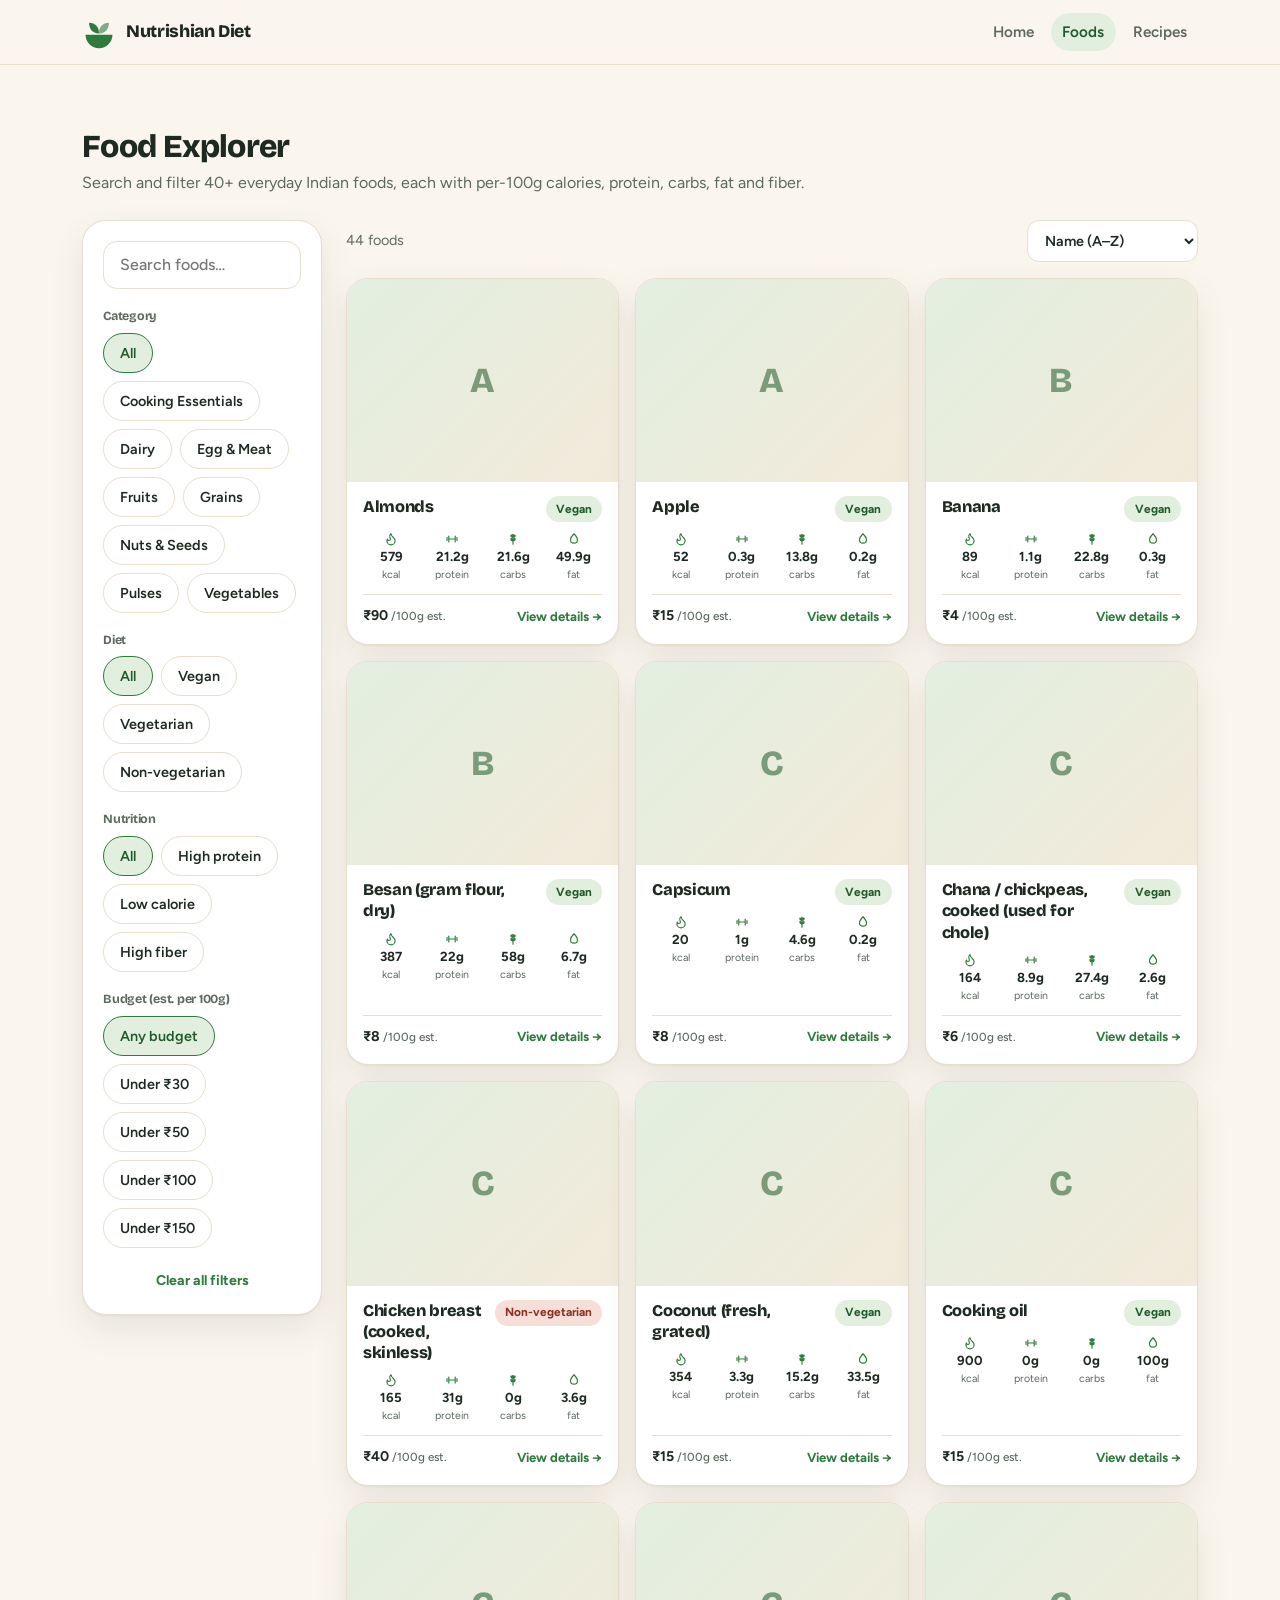
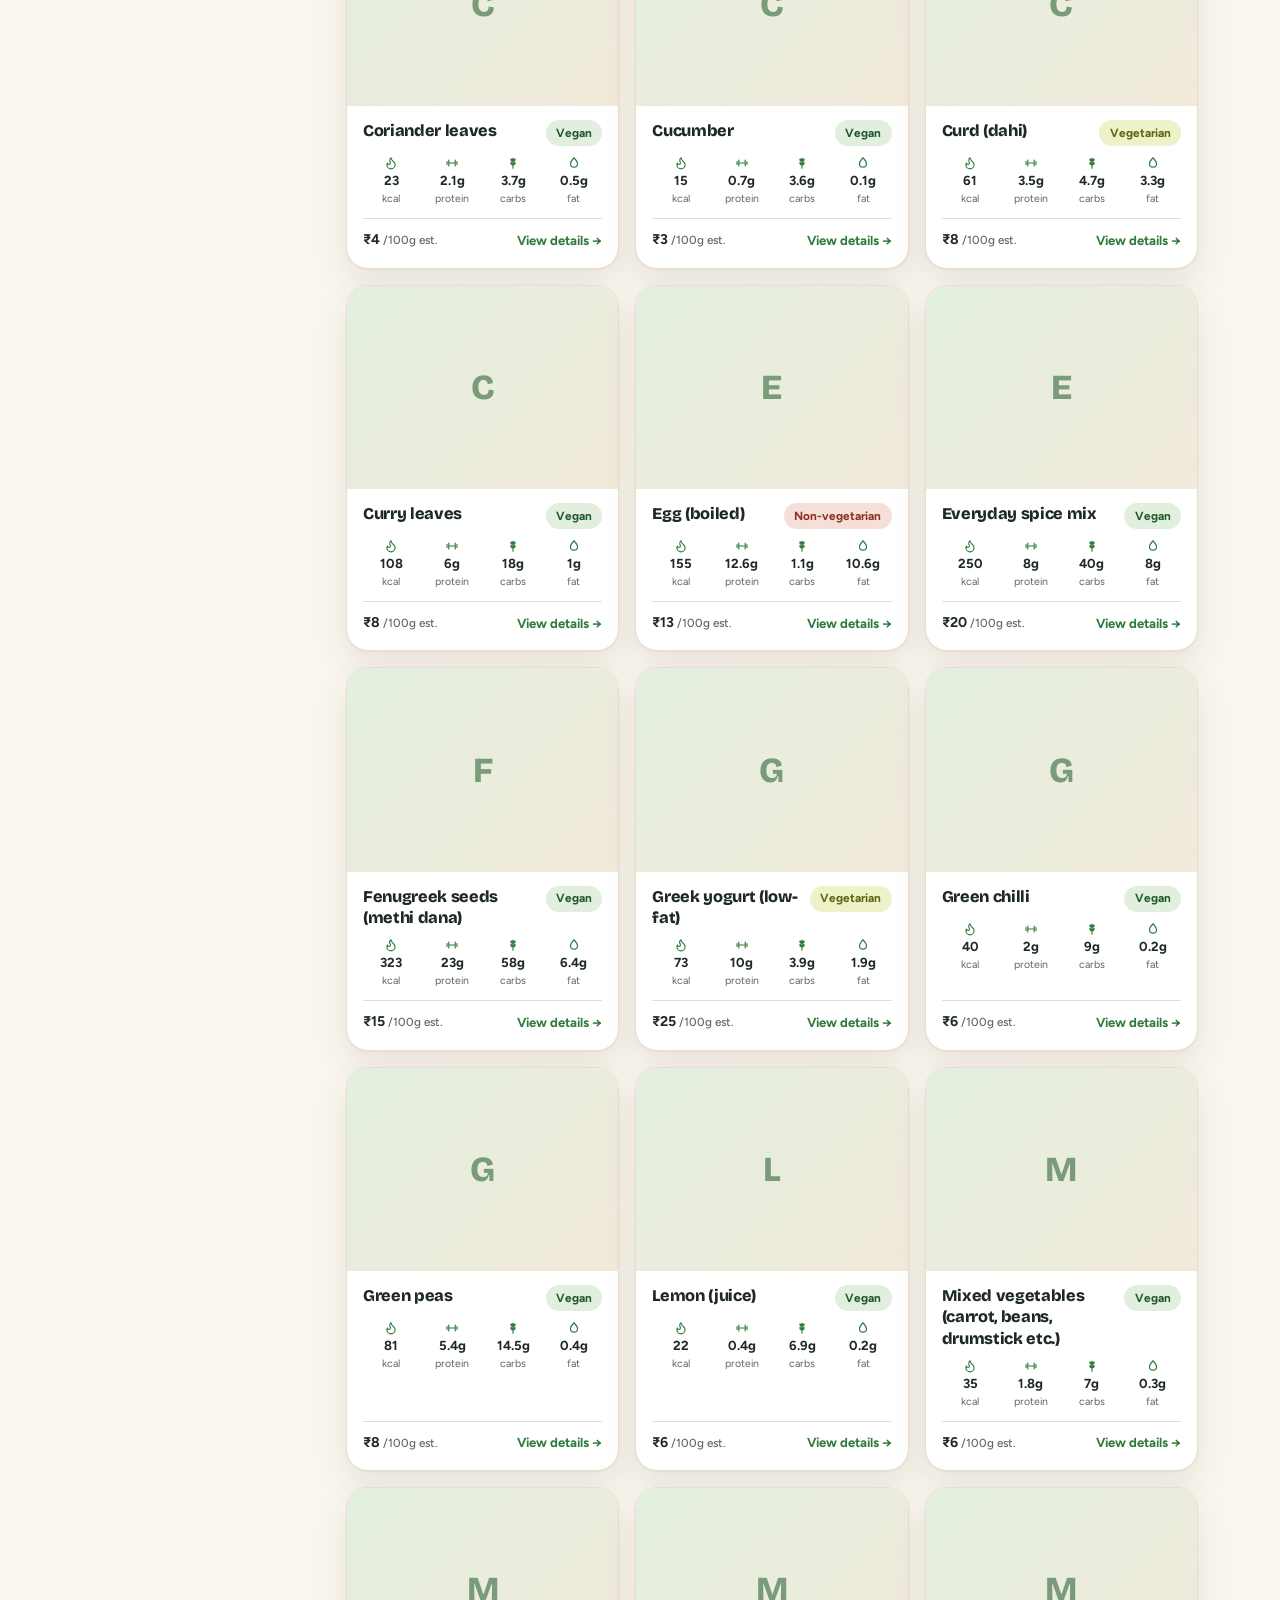
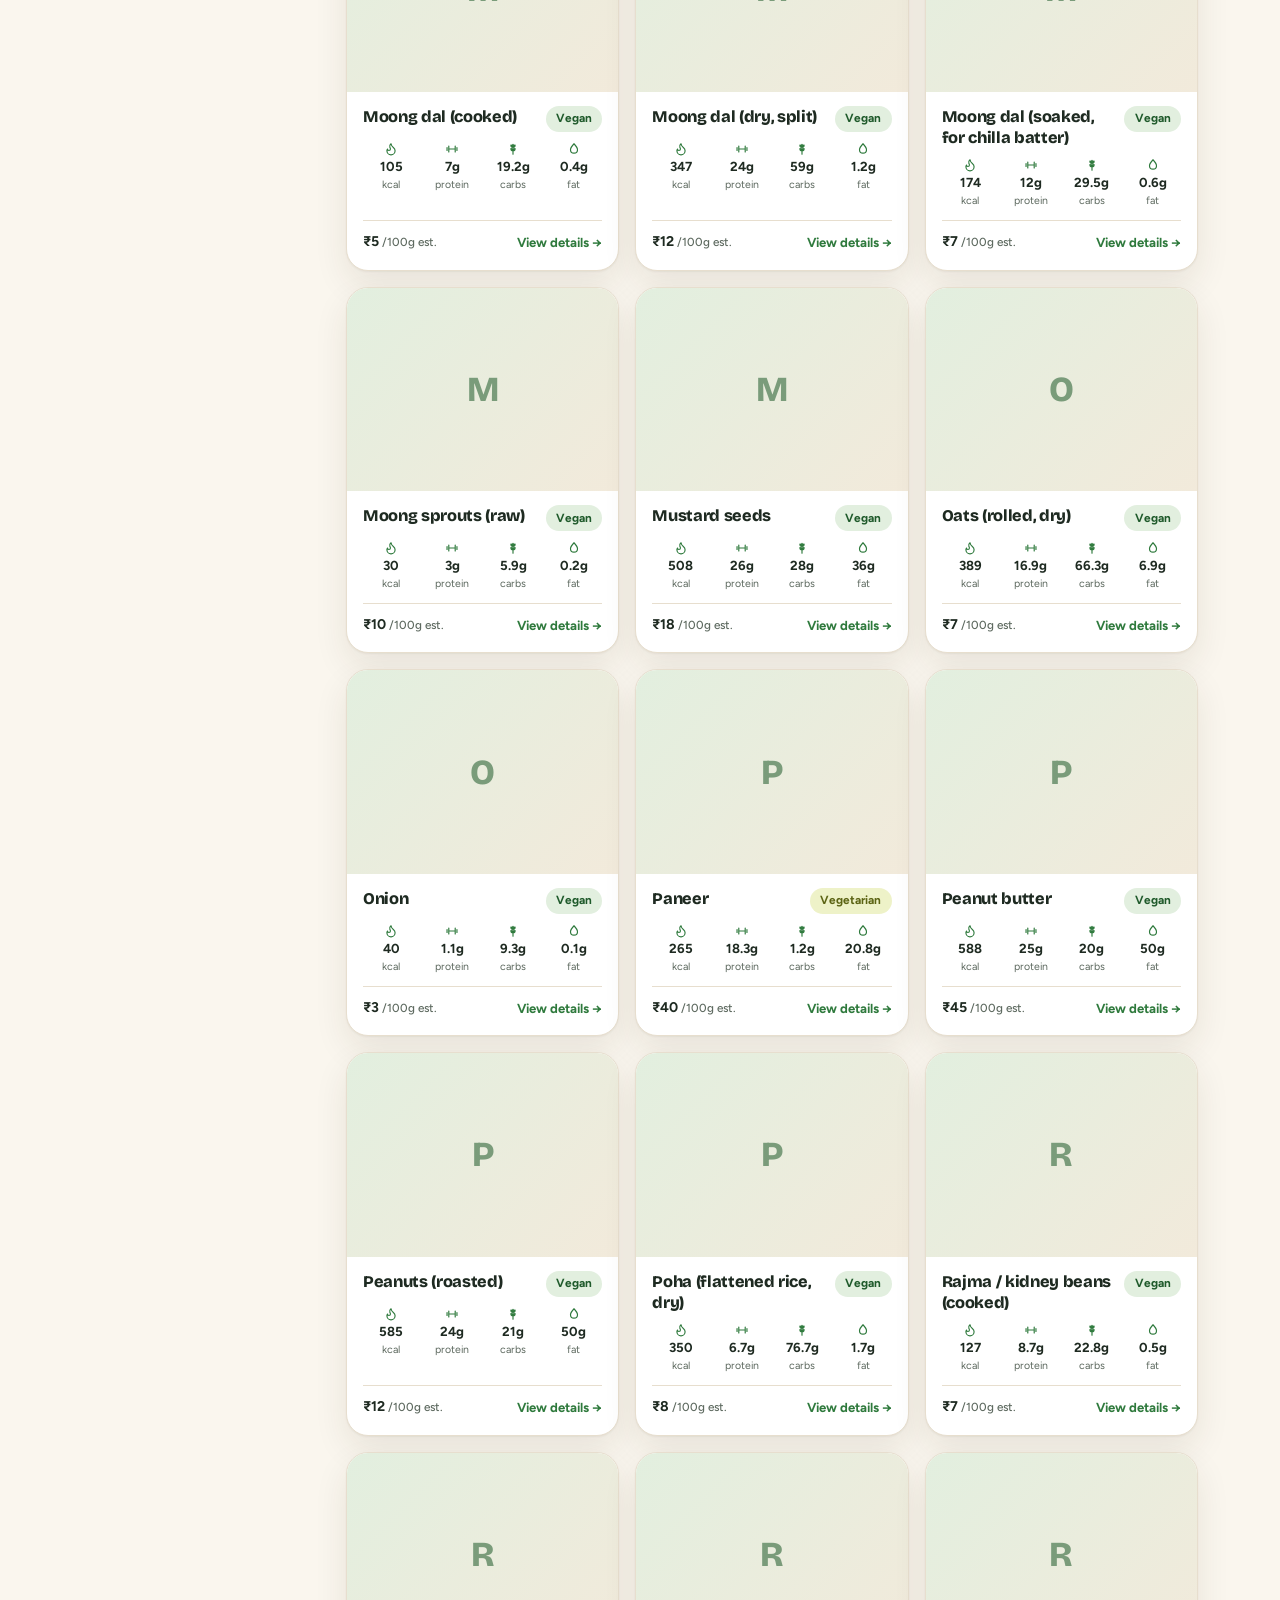
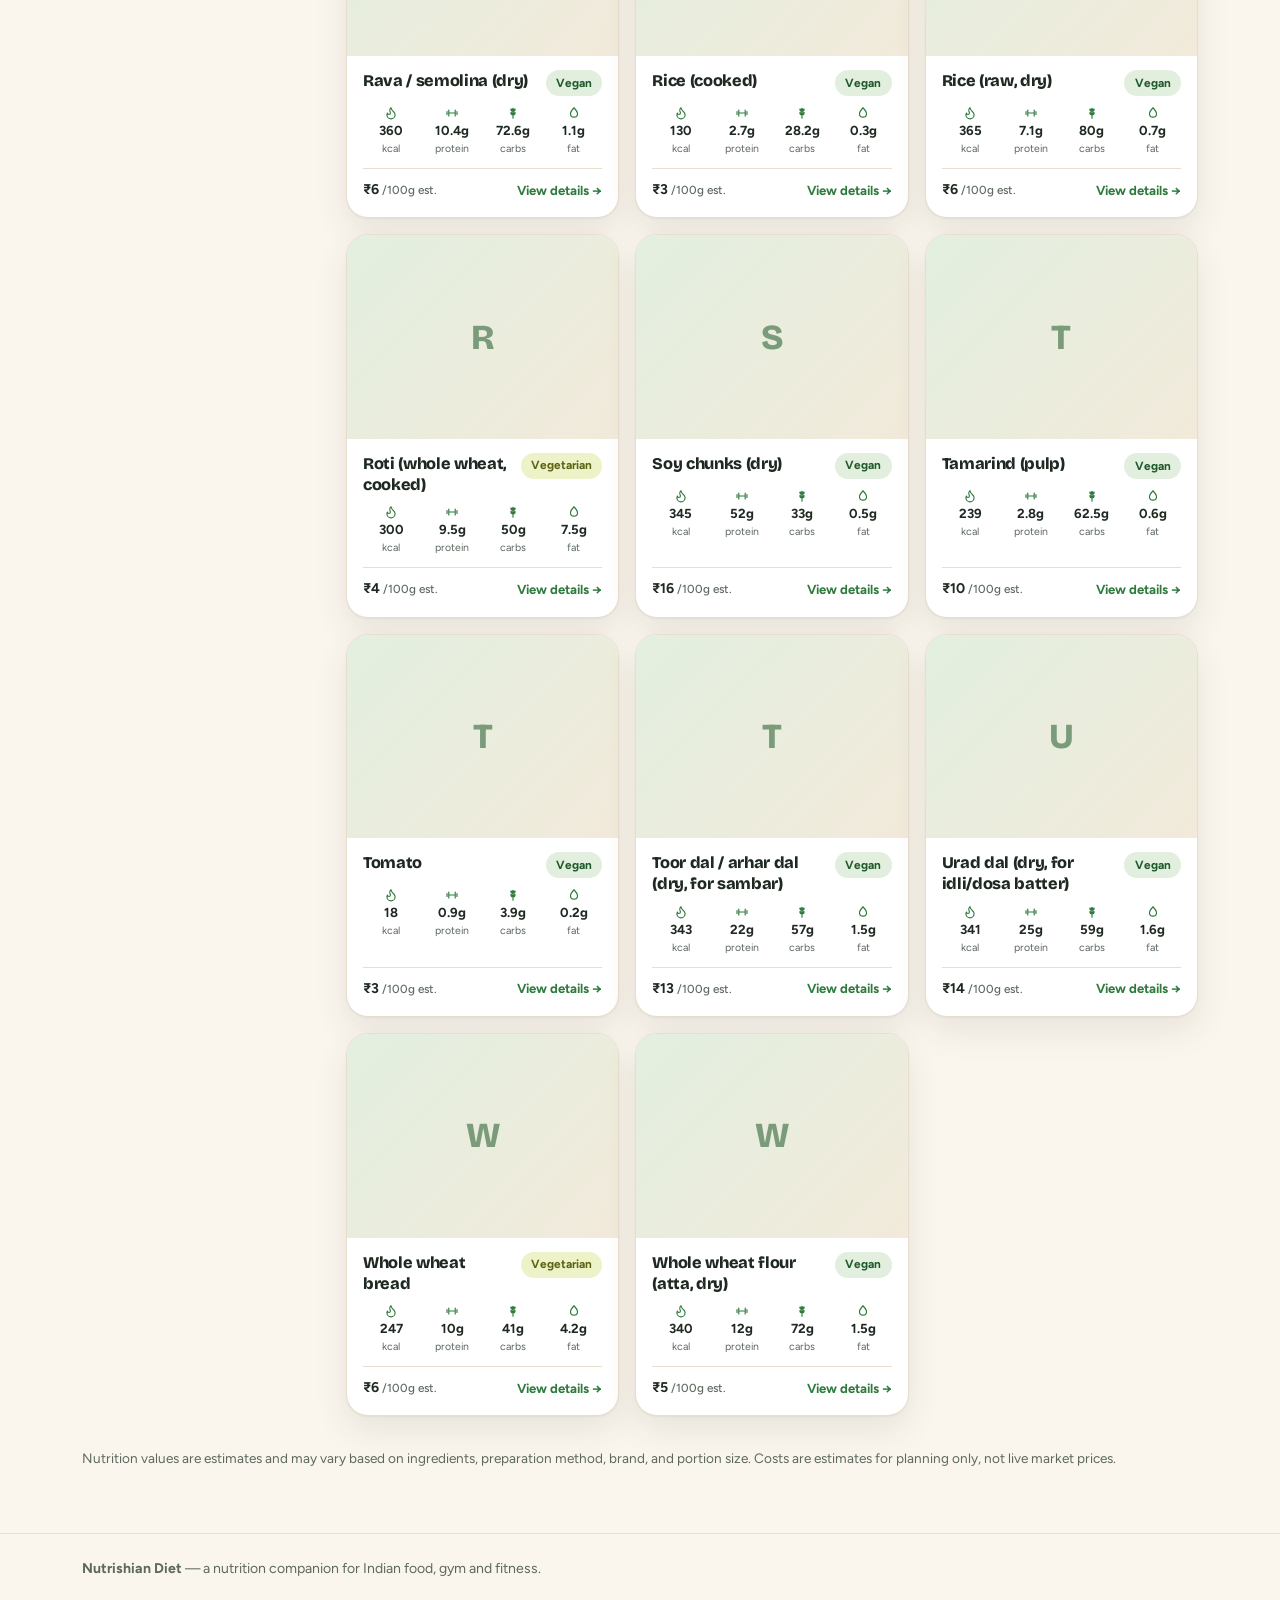
==== foods.html @ 1ffe843e "first commit" ====
<!DOCTYPE html>
<html lang="en">
<head>
<meta charset="utf-8">
<meta name="viewport" content="width=device-width, initial-scale=1, viewport-fit=cover">
<meta name="color-scheme" content="light dark">
<title>Food Explorer | Nutrishian Diet</title>
<meta name="description" content="Search and filter Indian foods by category, diet type, protein, calories and budget — with per-100g nutrition for every item.">
<link rel="preconnect" href="https://fonts.googleapis.com">
<link rel="preconnect" href="https://fonts.gstatic.com" crossorigin>
<link rel="stylesheet" href="https://fonts.googleapis.com/css2?family=Bricolage+Grotesque:opsz,wght@12..96,600..800&family=Figtree:wght@400..700&display=swap">
<link rel="stylesheet" href="css/style.css">
</head>
<body>

<header class="site-header">
  <div class="container nav">
    <a class="brand" href="index.html">
      <svg viewBox="0 0 48 48" width="34" height="34" aria-hidden="true">
        <path d="M5 28h38a19 19 0 0 1-38 0z" fill="var(--accent)"/>
        <path d="M24 26C14 26 10 19 10 11c9 0 14 6 14 15z" fill="var(--accent)"/>
        <path d="M24 26c0-9 5-15 14-15 0 8-4 15-14 15z" fill="var(--accent)" opacity=".6"/>
      </svg>
      <b>Nutrishian Diet</b>
    </a>
    <nav class="links" aria-label="Main">
      <a href="index.html" data-nav-link="index.html">Home</a>
      <a href="foods.html" data-nav-link="foods.html">Foods</a>
      <a href="recipes.html" data-nav-link="recipes.html">Recipes</a>
    </nav>
  </div>
</header>

<main class="section container">
  <div class="sec-head">
    <div>
      <h1>Food Explorer</h1>
      <p>Search and filter 40+ everyday Indian foods, each with per-100g calories, protein, carbs, fat and fiber.</p>
    </div>
  </div>

  <div class="explorer">
    <aside class="filters" aria-label="Filters">
      <div class="search-row">
        <label class="visually-hidden" for="foodSearch">Search foods</label>
        <input type="search" id="foodSearch" placeholder="Search foods…" autocomplete="off">
      </div>
      <div>
        <h3 id="categoryLabel">Category</h3>
        <div class="chip-group" id="categoryChips" role="group" aria-labelledby="categoryLabel"></div>
      </div>
      <div>
        <h3 id="dietLabel">Diet</h3>
        <div class="chip-group" id="dietChips" role="group" aria-labelledby="dietLabel"></div>
      </div>
      <div>
        <h3 id="nutriLabel">Nutrition</h3>
        <div class="chip-group" id="nutriChips" role="group" aria-labelledby="nutriLabel"></div>
      </div>
      <div>
        <h3 id="budgetLabel">Budget (est. per 100g)</h3>
        <div class="chip-group" id="budgetChips" role="group" aria-labelledby="budgetLabel"></div>
      </div>
      <button type="button" class="clear-btn" id="clearFilters">Clear all filters</button>
    </aside>

    <div>
      <div class="results-bar">
        <span class="result-count" id="resultCount" aria-live="polite"></span>
        <label>
          <span class="visually-hidden">Sort by</span>
          <select id="sortSelect">
            <option value="name">Name (A–Z)</option>
            <option value="protein">Highest protein</option>
            <option value="calories">Lowest calories</option>
            <option value="cost">Lowest cost</option>
          </select>
        </label>
      </div>

      <ul class="food-grid" id="foodGrid" aria-label="Foods"></ul>

      <div class="empty-state" id="emptyState" hidden>
        <h3>No foods found</h3>
        <p>Try a different search term, or clear your filters.</p>
        <button type="button" class="btn btn-ghost btn-sm" id="emptyClearFilters">Clear all filters</button>
      </div>
    </div>
  </div>

  <p class="disclaimer" style="margin-top:32px">Nutrition values are estimates and may vary based on ingredients, preparation method, brand, and portion size. Costs are estimates for planning only, not live market prices.</p>
</main>

<footer class="foot">
  <div class="container">
    <span><b>Nutrishian Diet</b> — a nutrition companion for Indian food, gym and fitness.</span>
  </div>
</footer>

<style>.visually-hidden{position:absolute;width:1px;height:1px;padding:0;margin:-1px;overflow:hidden;clip:rect(0,0,0,0);white-space:nowrap;border:0}</style>

<script src="js/data/foods.js"></script>
<script src="js/data/recipes.js"></script>
<script src="js/utils/formatters.js"></script>
<script src="js/utils/nutrition.js"></script>
<script src="js/utils/foodValidation.js"></script>
<script src="js/components/foodCard.js"></script>
<script src="js/pages/foods.js"></script>
<script src="js/app.js"></script>
</body>
</html>
---- css/style.css ----
/*
  css/style.css
  Nutrishian Diet — shared styles for every page.

  Tokens reuse the palette already established for this brand (warm cream,
  fresh green accent, Bricolage Grotesque + Figtree) so the real app matches
  the approved hero design rather than starting a new look from scratch.
*/

:root {
  --bg: #faf6ee;
  --surface: #ffffff;
  --surface-2: #f2eadb;
  --ink: #1e2a21;
  --muted: #5d695f;
  --line: #e7dece;
  --accent: #2f7a3d;
  --accent-hover: #25652f;
  --accent-ink: #ffffff;
  --accent-soft: #e2efdf;
  --on-soft: #1f5a2b;
  --warn: #b3261e;
  --track: #e9e1d1;
  --shadow: 0 1px 2px rgba(60, 45, 20, .06), 0 14px 34px rgba(60, 45, 20, .09);
  color-scheme: light;
  box-sizing: border-box;
  padding-top: env(safe-area-inset-top, 0px);
  padding-bottom: env(safe-area-inset-bottom, 0px);
}
@media (prefers-color-scheme: dark) {
  :root:not([data-theme="light"]) {
    --bg: #131a15; --surface: #1b241d; --surface-2: #222d24; --ink: #f1ece2; --muted: #a7b2a9;
    --line: #2c382f; --accent: #62b774; --accent-hover: #7cc98c; --accent-ink: #0e1a11;
    --accent-soft: #213826; --on-soft: #a6e2b2; --warn: #ff8a80; --track: #2d3a30;
    --shadow: 0 1px 2px rgba(0,0,0,.3), 0 14px 34px rgba(0,0,0,.38); color-scheme: dark;
  }
}
:root[data-theme="dark"] {
  --bg: #131a15; --surface: #1b241d; --surface-2: #222d24; --ink: #f1ece2; --muted: #a7b2a9;
  --line: #2c382f; --accent: #62b774; --accent-hover: #7cc98c; --accent-ink: #0e1a11;
  --accent-soft: #213826; --on-soft: #a6e2b2; --warn: #ff8a80; --track: #2d3a30;
  --shadow: 0 1px 2px rgba(0,0,0,.3), 0 14px 34px rgba(0,0,0,.38); color-scheme: dark;
}

*, *::before, *::after { box-sizing: border-box; }
html { background: var(--bg); scroll-behavior: smooth; -webkit-text-size-adjust: 100%; }
body {
  margin: 0; background: var(--bg); color: var(--ink);
  font: 400 1rem/1.6 "Figtree", system-ui, -apple-system, "Segoe UI", Roboto, Helvetica, Arial, sans-serif;
  -webkit-font-smoothing: antialiased;
}
img, svg { max-width: 100%; }
a { color: inherit; }
p { margin: 0; }
h1, h2, h3, h4 {
  font-family: "Bricolage Grotesque", "Figtree", system-ui, sans-serif;
  margin: 0; letter-spacing: -.02em; line-height: 1.1; font-weight: 800;
}
:focus-visible { outline: 3px solid var(--accent); outline-offset: 3px; border-radius: 8px; }
.container { width: 100%; max-width: 1180px; margin-inline: auto; padding-inline: 20px; }
@media (min-width: 760px) { .container { padding-inline: 32px; } }
.section { padding-block: clamp(32px, 6vw, 64px); }
.i { flex: none; display: block; }
[hidden] { display: none !important; }

/* buttons */
.btn {
  display: inline-flex; align-items: center; justify-content: center; gap: .5rem;
  min-height: 46px; padding: .8rem 1.5rem; border-radius: 999px; border: 2px solid transparent;
  font: 700 1rem/1.2 "Figtree", system-ui, sans-serif; text-decoration: none; cursor: pointer;
  transition: background-color .15s, color .15s, border-color .15s;
}
.btn-primary { background: var(--accent); color: var(--accent-ink); }
.btn-primary:hover { background: var(--accent-hover); }
.btn-ghost { border-color: var(--accent); color: var(--accent); background: transparent; }
.btn-ghost:hover { background: var(--accent-soft); }
.btn-sm { min-height: 40px; padding: .55rem 1.1rem; font-size: .92rem; }
.text-link { font-weight: 700; color: var(--accent); text-decoration: underline; text-underline-offset: 4px; }
.text-link:hover { color: var(--accent-hover); }

/* header */
.site-header { position: sticky; top: env(safe-area-inset-top, 0px); z-index: 20; background: var(--bg); border-bottom: 1px solid var(--line); }
@supports (background: color-mix(in srgb, red 50%, blue)) {
  .site-header { background: color-mix(in srgb, var(--bg) 90%, transparent); -webkit-backdrop-filter: blur(10px); backdrop-filter: blur(10px); }
}
.nav { display: flex; align-items: center; justify-content: space-between; gap: 16px; height: 64px; flex-wrap: wrap; }
.brand { display: flex; align-items: center; gap: 10px; text-decoration: none; }
.brand b { font-family: "Bricolage Grotesque", "Figtree", sans-serif; font-size: 1.1rem; font-weight: 800; letter-spacing: -.02em; }
.links { display: flex; gap: 6px; flex-wrap: wrap; }
.links a { text-decoration: none; color: var(--muted); font-weight: 600; padding: .4rem .7rem; border-radius: 999px; font-size: .95rem; }
.links a:hover { color: var(--ink); }
.links a[aria-current] { color: var(--on-soft); background: var(--accent-soft); }

/* hero (index) */
.hero { padding-block: clamp(28px, 6vw, 56px); }
.hero h1 { font-size: clamp(2.1rem, 6vw, 3.4rem); text-wrap: balance; }
.hero .lead { margin-top: 16px; max-width: 42rem; color: var(--muted); font-size: 1.08rem; }
.hero .cta-row { display: flex; flex-wrap: wrap; gap: 12px; margin-top: 26px; }
.disclaimer { color: var(--muted); font-size: .85rem; line-height: 1.5; }

/* section heads */
.sec-head { display: flex; flex-wrap: wrap; align-items: flex-end; justify-content: space-between; gap: 14px; margin-bottom: 24px; }
.sec-head h2 { font-size: clamp(1.5rem, 3.6vw, 2.1rem); }
.sec-head p { color: var(--muted); margin-top: 6px; }

/* pills (diet type) */
.pill { display: inline-flex; align-items: center; padding: .22rem .65rem; border-radius: 999px; font-size: .74rem; font-weight: 700; white-space: nowrap; }
.pill-vegan { background: var(--accent-soft); color: var(--on-soft); }
.pill-vegetarian { background: #eef2c8; color: #5c6414; }
.pill-non-vegetarian { background: #f6ded9; color: #8a3221; }
@media (prefers-color-scheme: dark) {
  :root:not([data-theme="light"]) .pill-vegetarian { background: #3a3d14; color: #dde6a0; }
  :root:not([data-theme="light"]) .pill-non-vegetarian { background: #4a251d; color: #f0b8a8; }
}
:root[data-theme="dark"] .pill-vegetarian { background: #3a3d14; color: #dde6a0; }
:root[data-theme="dark"] .pill-non-vegetarian { background: #4a251d; color: #f0b8a8; }

/* chips (filters) */
.chip-group { display: flex; flex-wrap: wrap; gap: 8px; }
.chip {
  min-height: 40px; padding: .45rem 1rem; border-radius: 999px; border: 1.5px solid var(--line);
  background: var(--surface); color: var(--ink); font: 600 .9rem "Figtree", sans-serif; cursor: pointer;
}
.chip:hover { border-color: var(--accent); }
.chip[aria-pressed="true"] { background: var(--accent-soft); border-color: var(--accent); color: var(--on-soft); }

/* filters layout */
.explorer { display: grid; gap: 24px; }
@media (min-width: 900px) { .explorer { grid-template-columns: 240px 1fr; align-items: start; } }
.filters { display: grid; gap: 20px; background: var(--surface); border: 1px solid var(--line); border-radius: 24px; padding: 20px; box-shadow: var(--shadow); }
.filters h3 { font-size: .78rem; text-transform: none; color: var(--muted); font-weight: 700; margin-bottom: 10px; }
.search-row { position: relative; }
.search-row input { width: 100%; min-height: 48px; padding: .7rem 1rem; border-radius: 14px; border: 1.5px solid var(--line); background: var(--surface); color: var(--ink); font: 500 1rem "Figtree", sans-serif; }
.search-row input:focus-visible { outline: 3px solid var(--accent); outline-offset: 1px; }
.results-bar { display: flex; align-items: center; justify-content: space-between; gap: 12px; flex-wrap: wrap; margin-bottom: 16px; }
.results-bar select { min-height: 42px; padding: .4rem 2rem .4rem .8rem; border-radius: 12px; border: 1.5px solid var(--line); background: var(--surface); color: var(--ink); font: 600 .9rem "Figtree", sans-serif; }
.result-count { color: var(--muted); font-size: .9rem; }
.clear-btn { background: none; border: none; color: var(--accent); font: 700 .88rem "Figtree", sans-serif; cursor: pointer; padding: .3rem; }
.clear-btn:hover { text-decoration: underline; }

/* food grid + cards */
.food-grid { display: grid; gap: 16px; grid-template-columns: repeat(auto-fill, minmax(220px, 1fr)); margin: 0; padding: 0; }
.food-card { list-style: none; }
.fc-link { display: flex; flex-direction: column; height: 100%; text-decoration: none; color: inherit; background: var(--surface); border: 1px solid var(--line); border-radius: 22px; overflow: hidden; box-shadow: var(--shadow); transition: transform .15s, border-color .15s; }
.fc-link:hover { border-color: var(--accent); transform: translateY(-2px); }
.thumb.ph { aspect-ratio: 4/3; display: grid; place-items: center; background: linear-gradient(135deg, var(--accent-soft), var(--surface-2)); }
.thumb.ph span { font: 800 2.2rem/1 "Bricolage Grotesque", sans-serif; color: var(--on-soft); opacity: .55; }
img.thumb { aspect-ratio: 4/3; width: 100%; height: 100%; object-fit: cover; display: block; }
.rc-meta { color: var(--muted); font-size: .8rem; margin-top: -4px; }
.rc-tags { color: var(--muted); font-size: .78rem; }
.fc-body { padding: 14px 16px 16px; display: flex; flex-direction: column; gap: 10px; flex: 1; }
.fc-top { display: flex; align-items: flex-start; justify-content: space-between; gap: 8px; }
.fc-top h3 { font-size: 1.02rem; line-height: 1.3; }
.fc-stats { list-style: none; margin: 0; padding: 0; display: grid; grid-template-columns: repeat(4, 1fr); gap: 4px; }
.teaser-grid { margin: 0; padding: 0; }
.fc-stats li { display: flex; flex-direction: column; align-items: center; gap: 3px; text-align: center; color: var(--muted); }
.fc-stats .i { color: var(--accent); }
.fc-stats b { color: var(--ink); font: 700 .82rem "Figtree", sans-serif; }
.fc-stats span { font-size: .66rem; }
.fc-foot { margin-top: auto; display: flex; align-items: center; justify-content: space-between; gap: 8px; padding-top: 10px; border-top: 1px solid var(--line); }
.fc-cost { font-weight: 700; font-size: .88rem; }
.fc-cost small { font-weight: 500; color: var(--muted); }
.fc-view { font-size: .82rem; font-weight: 700; color: var(--accent); }

/* empty state */
.empty-state { text-align: center; padding: 48px 20px; color: var(--muted); background: var(--surface); border: 1px dashed var(--line); border-radius: 24px; }
.empty-state h3 { color: var(--ink); margin-bottom: 8px; }
.empty-state .btn { margin-top: 16px; }

/* stepper (food detail) */
.stepper { display: flex; align-items: center; gap: 10px; }
.step-btn { flex: none; width: 46px; height: 46px; border-radius: 50%; border: 1.5px solid var(--line); background: var(--surface); color: var(--ink); font: 700 1.3rem/1 "Figtree", sans-serif; cursor: pointer; }
.step-btn:hover { border-color: var(--accent); color: var(--accent); }
.qbox { position: relative; flex: 1; max-width: 160px; }
.qbox input { width: 100%; text-align: center; font-weight: 800; font-size: 1.2rem; min-height: 46px; padding-right: 2.1rem; border-radius: 14px; border: 1.5px solid var(--line); background: var(--surface); color: var(--ink); }
.qbox span { position: absolute; right: .9rem; top: 50%; transform: translateY(-50%); color: var(--muted); font-weight: 700; }
input[type="range"] { width: 100%; accent-color: var(--accent); margin-top: 8px; }
.unit-note { color: var(--muted); font-size: .88rem; min-height: 1.3em; }

/* nutrition tiles (food detail) */
.tiles { display: grid; grid-template-columns: repeat(2, 1fr); gap: 12px; }
@media (min-width: 480px) { .tiles { grid-template-columns: repeat(3, 1fr); } }
.tile { padding: 16px; border-radius: 20px; background: var(--surface-2); }
.tile.main { grid-column: 1 / -1; background: var(--accent-soft); }
@media (min-width: 480px) { .tile.main { grid-column: span 1; } }
.tile .tl { display: flex; align-items: center; gap: 8px; color: var(--muted); font-weight: 600; font-size: .85rem; }
.tile.main .tl { color: var(--on-soft); }
.tile .i { color: var(--accent); }
.tile b { display: block; margin-top: 8px; font: 800 1.5rem/1 "Bricolage Grotesque", sans-serif; }
.tile.main b { font-size: 2rem; }

/* detail page layout */
.detail-grid { display: grid; gap: 28px; }
@media (min-width: 860px) { .detail-grid { grid-template-columns: 1fr 1.2fr; align-items: start; } }
.thumb.detail-photo { aspect-ratio: 1/1; border-radius: 28px; }
.detail-head { display: flex; flex-wrap: wrap; align-items: center; gap: 10px; }
.detail-head h1 { font-size: clamp(1.6rem, 4vw, 2.2rem); }
.detail-meta { color: var(--muted); font-size: .92rem; margin-top: 4px; }
.detail-card { background: var(--surface); border: 1px solid var(--line); border-radius: 24px; padding: 22px; box-shadow: var(--shadow); }
.micro-list { list-style: none; margin: 10px 0 0; padding: 0; display: flex; gap: 20px; }
.micro-list li { display: flex; flex-direction: column; gap: 2px; font-size: .85rem; color: var(--muted); }
.micro-list b { color: var(--ink); font-size: 1rem; }
.cost-line { display: flex; align-items: baseline; gap: 6px; margin-top: 14px; font-size: .95rem; }
.cost-line b { font-size: 1.3rem; font-family: "Bricolage Grotesque", sans-serif; }
.cost-line small { color: var(--muted); }
.back-link { display: inline-flex; align-items: center; gap: 6px; color: var(--muted); text-decoration: none; font-weight: 600; font-size: .92rem; }
.back-link:hover { color: var(--ink); }

/* recipe detail extras */
.tag-list { list-style: none; margin: 10px 0 0; padding: 0; display: flex; flex-wrap: wrap; gap: 6px; }
.tag-list .chip { cursor: default; min-height: 32px; padding: .3rem .8rem; font-size: .82rem; }
.servings-row { display: flex; align-items: center; gap: 12px; }
.servings-row .step-btn { width: 38px; height: 38px; font-size: 1.1rem; }
.servings-row b { font: 800 1.3rem/1 "Bricolage Grotesque", sans-serif; min-width: 1.5em; text-align: center; }
.ing-list { list-style: none; margin: 0; padding: 0; display: grid; gap: 8px; }
.ing-list li { display: flex; align-items: center; justify-content: space-between; gap: 12px; padding: 10px 14px; border-radius: 14px; background: var(--surface-2); font-size: .92rem; }
.ing-list b { font-weight: 700; }
.steps-list { margin: 0; padding-left: 1.2rem; display: grid; gap: 10px; color: var(--ink); }
.steps-list li::marker { color: var(--accent); font-weight: 700; }
.recipe-grid-2 { display: grid; gap: 28px; }
@media (min-width: 860px) { .recipe-grid-2 { grid-template-columns: 1fr 1.15fr; align-items: start; } }

/* teaser grid (index) */
.teaser-grid { display: grid; gap: 16px; grid-template-columns: repeat(auto-fill, minmax(200px, 1fr)); }

/* footer */
.foot { padding-block: 24px 36px; border-top: 1px solid var(--line); color: var(--muted); font-size: .88rem; }
.foot .container { display: grid; gap: 10px; }

@media (prefers-reduced-motion: reduce) { html { scroll-behavior: auto; } * { transition: none !important; } }
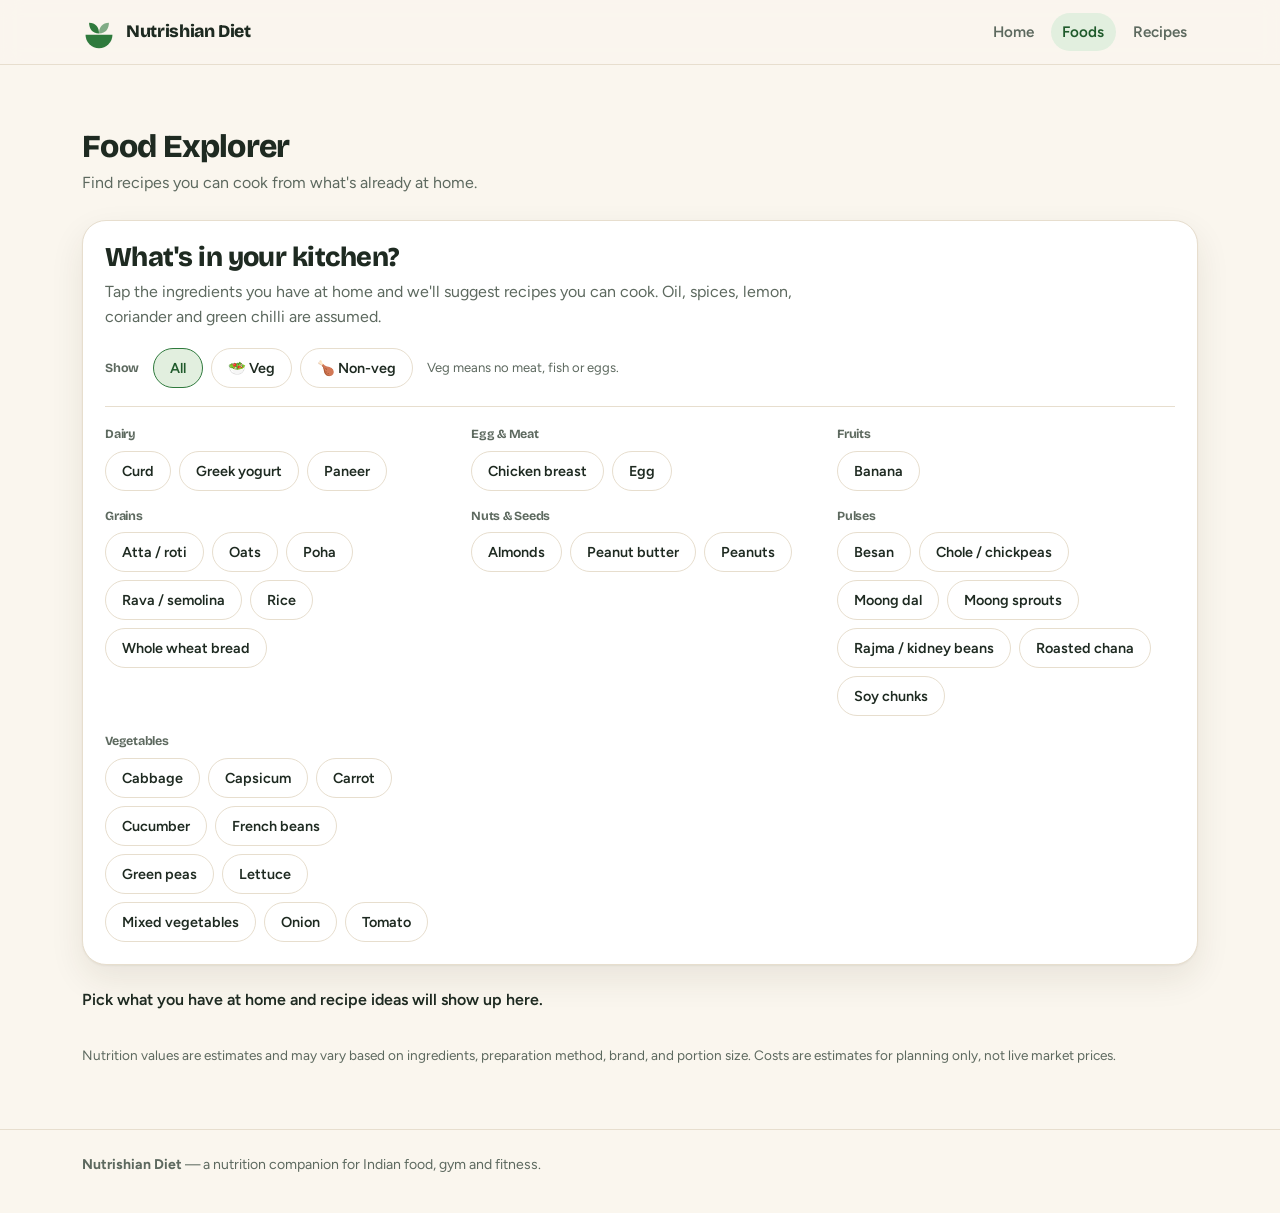
==== commit 238e0202: "fisrtnutricommit" ====
--- a/foods.html
+++ b/foods.html
@@ -5,7 +5,7 @@
 <meta name="viewport" content="width=device-width, initial-scale=1, viewport-fit=cover">
 <meta name="color-scheme" content="light dark">
 <title>Food Explorer | Nutrishian Diet</title>
-<meta name="description" content="Search and filter Indian foods by category, diet type, protein, calories and budget — with per-100g nutrition for every item.">
+<meta name="description" content="Tap the ingredients you have at home and get veg or non-veg recipe ideas you can cook with them.">
 <link rel="preconnect" href="https://fonts.googleapis.com">
 <link rel="preconnect" href="https://fonts.gstatic.com" crossorigin>
 <link rel="stylesheet" href="https://fonts.googleapis.com/css2?family=Bricolage+Grotesque:opsz,wght@12..96,600..800&family=Figtree:wght@400..700&display=swap">
@@ -35,58 +35,43 @@
   <div class="sec-head">
     <div>
       <h1>Food Explorer</h1>
-      <p>Search and filter 40+ everyday Indian foods, each with per-100g calories, protein, carbs, fat and fiber.</p>
+      <p>Find recipes you can cook from what's already at home.</p>
     </div>
   </div>
 
-  <div class="explorer">
-    <aside class="filters" aria-label="Filters">
-      <div class="search-row">
-        <label class="visually-hidden" for="foodSearch">Search foods</label>
-        <input type="search" id="foodSearch" placeholder="Search foods…" autocomplete="off">
+  <section aria-labelledby="kitchenTitle">
+    <div class="kitchen">
+      <div class="kitchen-head">
+        <div>
+          <h2 id="kitchenTitle">What's in your kitchen?</h2>
+          <p>Tap the ingredients you have at home and we'll suggest recipes you can cook. Oil, spices, lemon, coriander and green chilli are assumed.</p>
+        </div>
+        <button type="button" class="clear-btn" id="kitchenClear" hidden>Clear selection</button>
       </div>
-      <div>
-        <h3 id="categoryLabel">Category</h3>
-        <div class="chip-group" id="categoryChips" role="group" aria-labelledby="categoryLabel"></div>
+      <div class="kitchen-diet">
+        <h3 id="kitchenDietLabel">Show</h3>
+        <div class="chip-group" id="kitchenDiet" role="group" aria-labelledby="kitchenDietLabel"></div>
+        <p>Veg means no meat, fish or eggs.</p>
       </div>
-      <div>
-        <h3 id="dietLabel">Diet</h3>
-        <div class="chip-group" id="dietChips" role="group" aria-labelledby="dietLabel"></div>
-      </div>
-      <div>
-        <h3 id="nutriLabel">Nutrition</h3>
-        <div class="chip-group" id="nutriChips" role="group" aria-labelledby="nutriLabel"></div>
-      </div>
-      <div>
-        <h3 id="budgetLabel">Budget (est. per 100g)</h3>
-        <div class="chip-group" id="budgetChips" role="group" aria-labelledby="budgetLabel"></div>
-      </div>
-      <button type="button" class="clear-btn" id="clearFilters">Clear all filters</button>
-    </aside>
+      <div class="kitchen-picker" id="kitchenPicker"></div>
+    </div>
 
-    <div>
-      <div class="results-bar">
-        <span class="result-count" id="resultCount" aria-live="polite"></span>
-        <label>
-          <span class="visually-hidden">Sort by</span>
-          <select id="sortSelect">
-            <option value="name">Name (A–Z)</option>
-            <option value="protein">Highest protein</option>
-            <option value="calories">Lowest calories</option>
-            <option value="cost">Lowest cost</option>
-          </select>
-        </label>
-      </div>
-
-      <ul class="food-grid" id="foodGrid" aria-label="Foods"></ul>
-
-      <div class="empty-state" id="emptyState" hidden>
-        <h3>No foods found</h3>
-        <p>Try a different search term, or clear your filters.</p>
-        <button type="button" class="btn btn-ghost btn-sm" id="emptyClearFilters">Clear all filters</button>
-      </div>
+    <p class="kitchen-summary" id="kitchenSummary" aria-live="polite"></p>
+    <div id="kitchenReadyBlock" hidden>
+      <h3 class="kitchen-sub">Ready to cook</h3>
+      <ul class="food-grid" id="kitchenReadyGrid" aria-label="Recipes you can cook now"></ul>
     </div>
-  </div>
+    <div id="kitchenAlmostBlock" hidden>
+      <h3 class="kitchen-sub">Missing one or two ingredients</h3>
+      <ul class="almost-list" id="kitchenAlmostList" aria-label="Recipes missing one or two ingredients"></ul>
+    </div>
+    <div id="mealDbBlock" hidden>
+      <h3 class="kitchen-sub">More ideas from TheMealDB</h3>
+      <p class="mealdb-intro">Recipes and photos from <a class="text-link" href="https://www.themealdb.com/" target="_blank" rel="noopener">TheMealDB</a>, a free recipe database. They don't come with nutrition numbers; our own recipes do.</p>
+      <p class="mealdb-status" id="mealDbStatus" aria-live="polite"></p>
+      <ul class="food-grid" id="mealDbGrid" aria-label="Recipe ideas from TheMealDB"></ul>
+    </div>
+  </section>
 
   <p class="disclaimer" style="margin-top:32px">Nutrition values are estimates and may vary based on ingredients, preparation method, brand, and portion size. Costs are estimates for planning only, not live market prices.</p>
 </main>
@@ -97,15 +82,18 @@
   </div>
 </footer>
 
-<style>.visually-hidden{position:absolute;width:1px;height:1px;padding:0;margin:-1px;overflow:hidden;clip:rect(0,0,0,0);white-space:nowrap;border:0}</style>
-
 <script src="js/data/foods.js"></script>
 <script src="js/data/recipes.js"></script>
 <script src="js/utils/formatters.js"></script>
 <script src="js/utils/nutrition.js"></script>
 <script src="js/utils/foodValidation.js"></script>
+<script src="js/utils/recipeMatch.js"></script>
+<script src="js/utils/kitchenStore.js"></script>
+<script src="js/services/mealDb.js"></script>
 <script src="js/components/foodCard.js"></script>
-<script src="js/pages/foods.js"></script>
+<script src="js/components/recipeCard.js"></script>
+<script src="js/components/mealDbCard.js"></script>
+<script src="js/pages/kitchen.js"></script>
 <script src="js/app.js"></script>
 </body>
 </html>
--- a/css/style.css
+++ b/css/style.css
@@ -145,7 +145,7 @@
 .fc-link:hover { border-color: var(--accent); transform: translateY(-2px); }
 .thumb.ph { aspect-ratio: 4/3; display: grid; place-items: center; background: linear-gradient(135deg, var(--accent-soft), var(--surface-2)); }
 .thumb.ph span { font: 800 2.2rem/1 "Bricolage Grotesque", sans-serif; color: var(--on-soft); opacity: .55; }
-img.thumb { aspect-ratio: 4/3; width: 100%; height: 100%; object-fit: cover; display: block; }
+img.thumb { aspect-ratio: 4/3; width: 100%; height: auto; flex: none; object-fit: cover; display: block; background: var(--surface-2); }
 .rc-meta { color: var(--muted); font-size: .8rem; margin-top: -4px; }
 .rc-tags { color: var(--muted); font-size: .78rem; }
 .fc-body { padding: 14px 16px 16px; display: flex; flex-direction: column; gap: 10px; flex: 1; }
@@ -161,6 +161,32 @@
 .fc-cost { font-weight: 700; font-size: .88rem; }
 .fc-cost small { font-weight: 500; color: var(--muted); }
 .fc-view { font-size: .82rem; font-weight: 700; color: var(--accent); }
+
+/* kitchen matcher (foods page) */
+.kitchen { background: var(--surface); border: 1px solid var(--line); border-radius: 24px; padding: 22px; box-shadow: var(--shadow); }
+.kitchen-head { display: flex; flex-wrap: wrap; align-items: flex-start; justify-content: space-between; gap: 12px; }
+.kitchen-head h2 { font-size: clamp(1.3rem, 3vw, 1.7rem); }
+.kitchen-head p { color: var(--muted); margin-top: 6px; max-width: 44rem; }
+.kitchen-picker { display: grid; gap: 18px 28px; margin-top: 20px; grid-template-columns: repeat(auto-fill, minmax(min(100%, 280px), 1fr)); }
+.kitchen-picker h3 { font-size: .78rem; color: var(--muted); font-weight: 700; margin-bottom: 10px; }
+.kitchen-diet { display: flex; flex-wrap: wrap; align-items: center; gap: 8px 14px; margin-top: 18px; padding-bottom: 18px; border-bottom: 1px solid var(--line); }
+.kitchen-diet h3 { font-size: .78rem; color: var(--muted); font-weight: 700; }
+.kitchen-diet p { color: var(--muted); font-size: .82rem; }
+.kitchen-summary { margin-top: 22px; font-weight: 600; }
+.kitchen-sub { font-size: 1.1rem; margin: 22px 0 12px; }
+.almost-list { list-style: none; margin: 0; padding: 0; display: grid; gap: 8px; grid-template-columns: repeat(auto-fill, minmax(min(100%, 300px), 1fr)); }
+.almost-list a { display: flex; flex-direction: column; gap: 2px; height: 100%; padding: 12px 16px; border-radius: 16px; background: var(--surface); border: 1px solid var(--line); text-decoration: none; transition: border-color .15s; }
+.almost-list a:hover { border-color: var(--accent); }
+.almost-list .need { font-size: .88rem; font-weight: 600; color: var(--on-soft); }
+.almost-list small { color: var(--muted); font-size: .8rem; }
+
+/* TheMealDB ideas (foods page) + meal.html */
+.mealdb-intro { color: var(--muted); font-size: .9rem; margin: -4px 0 6px; max-width: 46rem; }
+.mealdb-status { color: var(--muted); font-size: .88rem; margin-bottom: 14px; }
+.mealdb-note p { color: var(--muted); font-size: .92rem; margin: 8px 0 12px; }
+.mealdb-links { display: flex; flex-wrap: wrap; gap: 10px; margin-top: 16px; }
+.ing-list li.have { background: var(--accent-soft); color: var(--on-soft); }
+.have-tag { display: block; font-size: .74rem; font-weight: 700; }
 
 /* empty state */
 .empty-state { text-align: center; padding: 48px 20px; color: var(--muted); background: var(--surface); border: 1px dashed var(--line); border-radius: 24px; }
